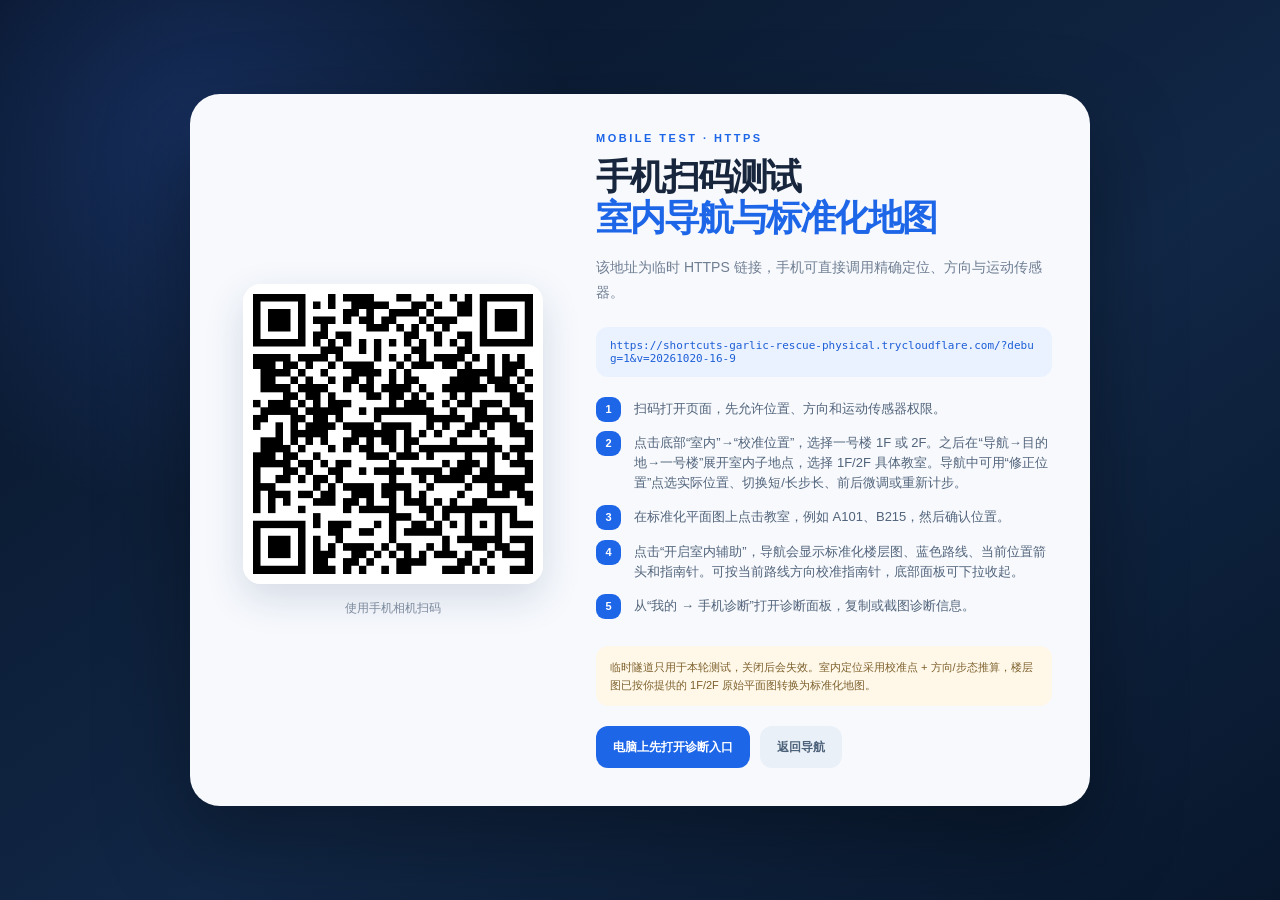
==== web-app/mobile-test.html @ ebada923 "Extract browsable source tree from delivery package" ====
<!doctype html>
<html lang="zh-CN">
<head>
  <meta charset="utf-8">
  <meta name="viewport" content="width=device-width, initial-scale=1">
  <title>手机测试入口 · 东大浑南校园导航</title>
  <style>
    *{box-sizing:border-box} body{margin:0;min-height:100vh;padding:42px 24px;font-family:"PingFang SC","Microsoft YaHei",Arial,sans-serif;color:#17263c;background:radial-gradient(circle at 15% 15%,rgba(68,125,255,.22),transparent 28%),linear-gradient(145deg,#071326,#112746 58%,#08172c);display:flex;align-items:center;justify-content:center}.card{width:min(900px,100%);padding:38px;border-radius:30px;background:#f7f9fd;box-shadow:0 35px 90px rgba(0,0,0,.35);display:grid;grid-template-columns:330px 1fr;gap:38px;align-items:center}.qr-wrap{text-align:center}.qr{width:100%;max-width:300px;display:block;margin:auto;border-radius:18px;background:#fff;box-shadow:0 14px 38px rgba(31,60,103,.16)}.qr-wrap p{margin:16px 0 0;color:#7b899c;font-size:12px}.eyebrow{margin:0 0 12px;color:#1e66e8;font-size:11px;font-weight:800;letter-spacing:2.5px}.content h1{margin:0;font-size:36px;line-height:1.15;letter-spacing:-2px}.content h1 span{color:#1e66e8}.lead{margin:16px 0 22px;color:#6f7e92;font-size:14px;line-height:1.8}.url{padding:12px 14px;border-radius:12px;background:#eaf1ff;color:#1d5fd6;font-size:11px;word-break:break-all;text-decoration:none;display:block;font-family:Consolas,monospace}.steps{margin:22px 0 0;padding:0;list-style:none;counter-reset:step}.steps li{counter-increment:step;position:relative;padding:0 0 14px 38px;color:#52647b;font-size:13px;line-height:1.55}.steps li:before{content:counter(step);position:absolute;left:0;top:-2px;width:25px;height:25px;border-radius:9px;background:#1e66e8;color:#fff;font-size:11px;font-weight:800;display:grid;place-items:center}.warn{margin-top:16px;padding:12px 14px;border-radius:12px;background:#fff8e9;color:#7d602c;font-size:11px;line-height:1.65}.actions{display:flex;gap:10px;margin-top:20px}.actions a{height:42px;padding:0 17px;border-radius:12px;display:flex;align-items:center;text-decoration:none;font-size:12px;font-weight:700}.primary{background:#1e66e8;color:#fff}.secondary{background:#eaf0f8;color:#4c617a}@media(max-width:720px){body{padding:16px}.card{grid-template-columns:1fr;padding:24px;gap:24px}.content h1{font-size:30px}.qr{max-width:260px}}
  </style>
</head>
<body>
  <main class="card">
    <div class="qr-wrap">
      <img class="qr" src="./assets/mobile-test-qr.png" alt="手机测试二维码">
      <p>使用手机相机扫码</p>
    </div>
    <section class="content">
      <p class="eyebrow">MOBILE TEST · HTTPS</p>
      <h1>手机扫码测试<br><span>室内导航与标准化地图</span></h1>
      <p class="lead">该地址为临时 HTTPS 链接，手机可直接调用精确定位、方向与运动传感器。</p>
      <a class="url" href="https://shortcuts-garlic-rescue-physical.trycloudflare.com/?debug=1&v=20261020-16-9" target="_blank" rel="noopener">https://shortcuts-garlic-rescue-physical.trycloudflare.com/?debug=1&v=20261020-16-9</a>
      <ol class="steps">
        <li>扫码打开页面，先允许位置、方向和运动传感器权限。</li>
        <li>点击底部“室内”→“校准位置”，选择一号楼 1F 或 2F。之后在“导航→目的地→一号楼”展开室内子地点，选择 1F/2F 具体教室。导航中可用“修正位置”点选实际位置、切换短/长步长、前后微调或重新计步。</li>
        <li>在标准化平面图上点击教室，例如 A101、B215，然后确认位置。</li>
        <li>点击“开启室内辅助”，导航会显示标准化楼层图、蓝色路线、当前位置箭头和指南针。可按当前路线方向校准指南针，底部面板可下拉收起。</li>
        <li>从“我的 → 手机诊断”打开诊断面板，复制或截图诊断信息。</li>
      </ol>
      <div class="warn">临时隧道只用于本轮测试，关闭后会失效。室内定位采用校准点 + 方向/步态推算，楼层图已按你提供的 1F/2F 原始平面图转换为标准化地图。</div>
      <div class="actions"><a class="primary" href="https://shortcuts-garlic-rescue-physical.trycloudflare.com/?debug=1&v=20261020-16-9" target="_blank">电脑上先打开诊断入口</a><a class="secondary" href="./">返回导航</a></div>
    </section>
  </main>
</body>
</html>
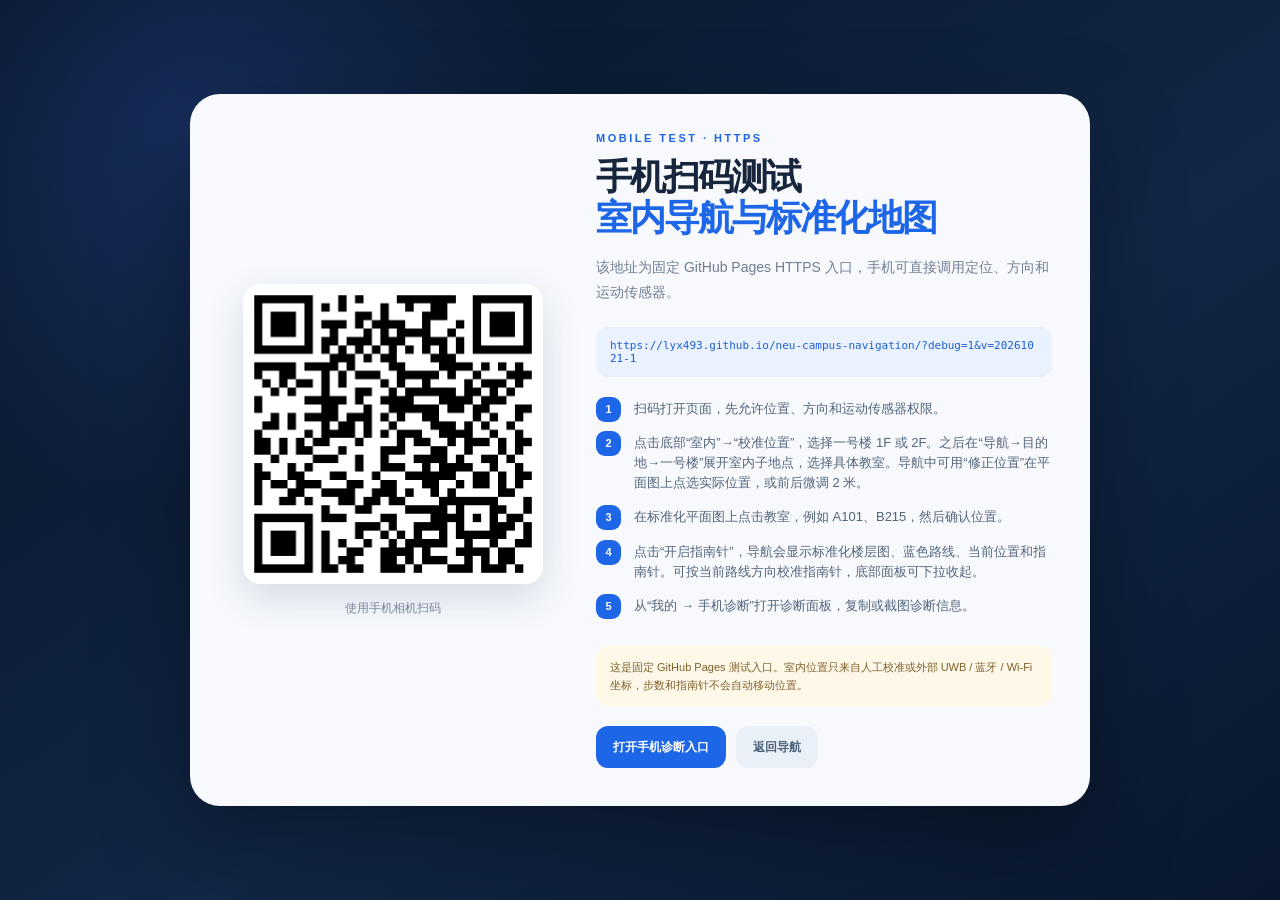
==== commit 777fd47b: "docs: update mobile test instructions for Pages" ====
--- a/web-app/mobile-test.html
+++ b/web-app/mobile-test.html
@@ -17,18 +17,18 @@
     <section class="content">
       <p class="eyebrow">MOBILE TEST · HTTPS</p>
       <h1>手机扫码测试<br><span>室内导航与标准化地图</span></h1>
-      <p class="lead">该地址为临时 HTTPS 链接，手机可直接调用精确定位、方向与运动传感器。</p>
-      <a class="url" href="https://shortcuts-garlic-rescue-physical.trycloudflare.com/?debug=1&v=20261020-16-9" target="_blank" rel="noopener">https://shortcuts-garlic-rescue-physical.trycloudflare.com/?debug=1&v=20261020-16-9</a>
+      <p class="lead">该地址为固定 GitHub Pages HTTPS 入口，手机可直接调用定位、方向和运动传感器。</p>
+      <a class="url" href="https://lyx493.github.io/neu-campus-navigation/?debug=1&v=20261021-1" target="_blank" rel="noopener">https://lyx493.github.io/neu-campus-navigation/?debug=1&v=20261021-1</a>
       <ol class="steps">
         <li>扫码打开页面，先允许位置、方向和运动传感器权限。</li>
-        <li>点击底部“室内”→“校准位置”，选择一号楼 1F 或 2F。之后在“导航→目的地→一号楼”展开室内子地点，选择 1F/2F 具体教室。导航中可用“修正位置”点选实际位置、切换短/长步长、前后微调或重新计步。</li>
+        <li>点击底部“室内”→“校准位置”，选择一号楼 1F 或 2F。之后在“导航→目的地→一号楼”展开室内子地点，选择具体教室。导航中可用“修正位置”在平面图上点选实际位置，或前后微调 2 米。</li>
         <li>在标准化平面图上点击教室，例如 A101、B215，然后确认位置。</li>
-        <li>点击“开启室内辅助”，导航会显示标准化楼层图、蓝色路线、当前位置箭头和指南针。可按当前路线方向校准指南针，底部面板可下拉收起。</li>
+        <li>点击“开启指南针”，导航会显示标准化楼层图、蓝色路线、当前位置和指南针。可按当前路线方向校准指南针，底部面板可下拉收起。</li>
         <li>从“我的 → 手机诊断”打开诊断面板，复制或截图诊断信息。</li>
       </ol>
-      <div class="warn">临时隧道只用于本轮测试，关闭后会失效。室内定位采用校准点 + 方向/步态推算，楼层图已按你提供的 1F/2F 原始平面图转换为标准化地图。</div>
-      <div class="actions"><a class="primary" href="https://shortcuts-garlic-rescue-physical.trycloudflare.com/?debug=1&v=20261020-16-9" target="_blank">电脑上先打开诊断入口</a><a class="secondary" href="./">返回导航</a></div>
+      <div class="warn">这是固定 GitHub Pages 测试入口。室内位置只来自人工校准或外部 UWB / 蓝牙 / Wi-Fi 坐标，步数和指南针不会自动移动位置。</div>
+      <div class="actions"><a class="primary" href="https://lyx493.github.io/neu-campus-navigation/?debug=1&v=20261021-1" target="_blank">打开手机诊断入口</a><a class="secondary" href="./">返回导航</a></div>
     </section>
   </main>
 </body>
-</html>+</html>
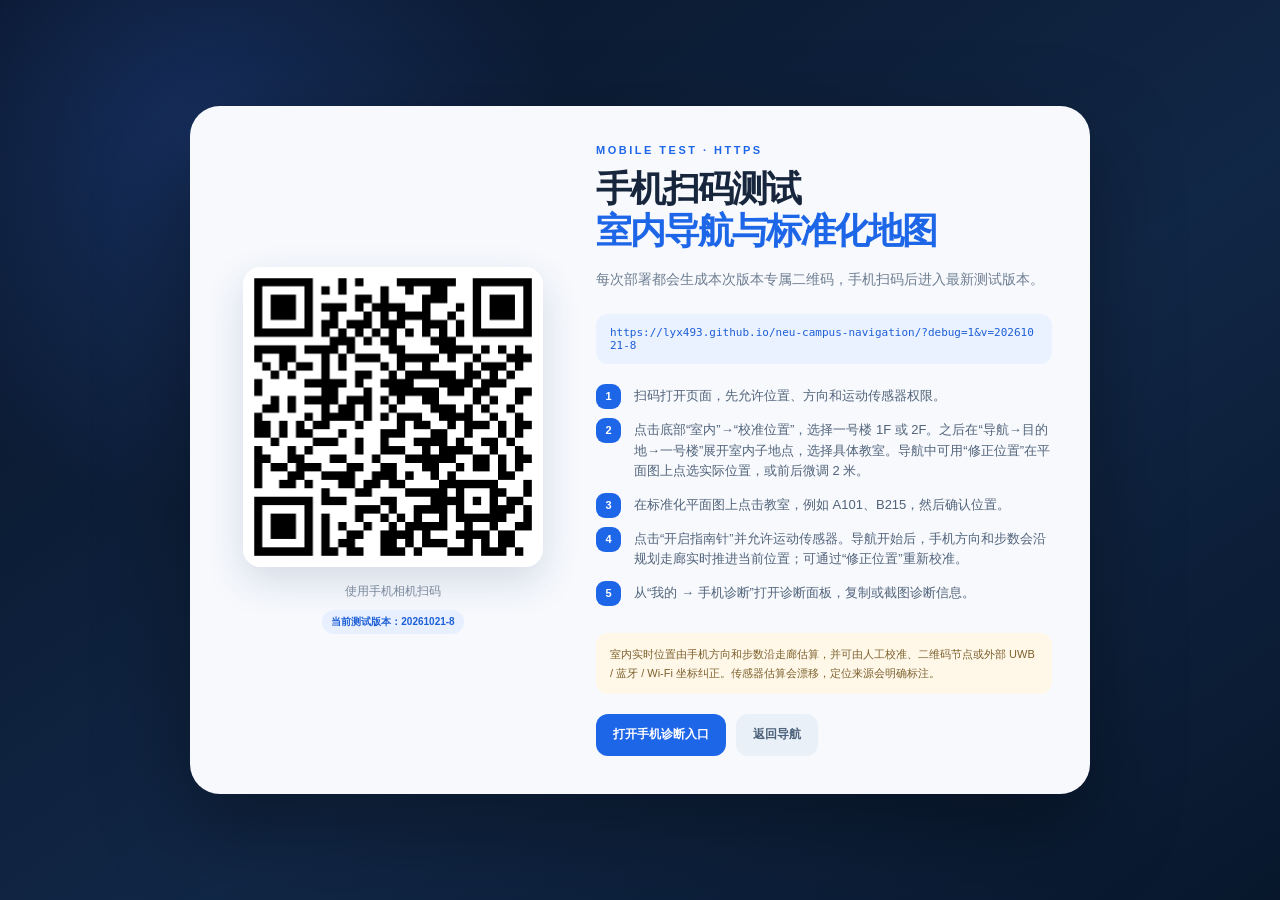
==== commit e10062d7: "feat: show automatically generated QR for each build" ====
--- a/web-app/mobile-test.html
+++ b/web-app/mobile-test.html
@@ -5,30 +5,52 @@
   <meta name="viewport" content="width=device-width, initial-scale=1">
   <title>手机测试入口 · 东大浑南校园导航</title>
   <style>
-    *{box-sizing:border-box} body{margin:0;min-height:100vh;padding:42px 24px;font-family:"PingFang SC","Microsoft YaHei",Arial,sans-serif;color:#17263c;background:radial-gradient(circle at 15% 15%,rgba(68,125,255,.22),transparent 28%),linear-gradient(145deg,#071326,#112746 58%,#08172c);display:flex;align-items:center;justify-content:center}.card{width:min(900px,100%);padding:38px;border-radius:30px;background:#f7f9fd;box-shadow:0 35px 90px rgba(0,0,0,.35);display:grid;grid-template-columns:330px 1fr;gap:38px;align-items:center}.qr-wrap{text-align:center}.qr{width:100%;max-width:300px;display:block;margin:auto;border-radius:18px;background:#fff;box-shadow:0 14px 38px rgba(31,60,103,.16)}.qr-wrap p{margin:16px 0 0;color:#7b899c;font-size:12px}.eyebrow{margin:0 0 12px;color:#1e66e8;font-size:11px;font-weight:800;letter-spacing:2.5px}.content h1{margin:0;font-size:36px;line-height:1.15;letter-spacing:-2px}.content h1 span{color:#1e66e8}.lead{margin:16px 0 22px;color:#6f7e92;font-size:14px;line-height:1.8}.url{padding:12px 14px;border-radius:12px;background:#eaf1ff;color:#1d5fd6;font-size:11px;word-break:break-all;text-decoration:none;display:block;font-family:Consolas,monospace}.steps{margin:22px 0 0;padding:0;list-style:none;counter-reset:step}.steps li{counter-increment:step;position:relative;padding:0 0 14px 38px;color:#52647b;font-size:13px;line-height:1.55}.steps li:before{content:counter(step);position:absolute;left:0;top:-2px;width:25px;height:25px;border-radius:9px;background:#1e66e8;color:#fff;font-size:11px;font-weight:800;display:grid;place-items:center}.warn{margin-top:16px;padding:12px 14px;border-radius:12px;background:#fff8e9;color:#7d602c;font-size:11px;line-height:1.65}.actions{display:flex;gap:10px;margin-top:20px}.actions a{height:42px;padding:0 17px;border-radius:12px;display:flex;align-items:center;text-decoration:none;font-size:12px;font-weight:700}.primary{background:#1e66e8;color:#fff}.secondary{background:#eaf0f8;color:#4c617a}@media(max-width:720px){body{padding:16px}.card{grid-template-columns:1fr;padding:24px;gap:24px}.content h1{font-size:30px}.qr{max-width:260px}}
+    *{box-sizing:border-box} body{margin:0;min-height:100vh;padding:42px 24px;font-family:"PingFang SC","Microsoft YaHei",Arial,sans-serif;color:#17263c;background:radial-gradient(circle at 15% 15%,rgba(68,125,255,.22),transparent 28%),linear-gradient(145deg,#071326,#112746 58%,#08172c);display:flex;align-items:center;justify-content:center}.card{width:min(900px,100%);padding:38px;border-radius:30px;background:#f7f9fd;box-shadow:0 35px 90px rgba(0,0,0,.35);display:grid;grid-template-columns:330px 1fr;gap:38px;align-items:center}.qr-wrap{text-align:center}.qr{width:100%;max-width:300px;display:block;margin:auto;border-radius:18px;background:#fff;box-shadow:0 14px 38px rgba(31,60,103,.16)}.qr-wrap p{margin:16px 0 0;color:#7b899c;font-size:12px}.build-badge{display:inline-flex;margin-top:10px;padding:5px 9px;border-radius:999px;background:#e8f0ff;color:#1d5fd6;font-size:10px;font-weight:700}.eyebrow{margin:0 0 12px;color:#1e66e8;font-size:11px;font-weight:800;letter-spacing:2.5px}.content h1{margin:0;font-size:36px;line-height:1.15;letter-spacing:-2px}.content h1 span{color:#1e66e8}.lead{margin:16px 0 22px;color:#6f7e92;font-size:14px;line-height:1.8}.url{padding:12px 14px;border-radius:12px;background:#eaf1ff;color:#1d5fd6;font-size:11px;word-break:break-all;text-decoration:none;display:block;font-family:Consolas,monospace}.steps{margin:22px 0 0;padding:0;list-style:none;counter-reset:step}.steps li{counter-increment:step;position:relative;padding:0 0 14px 38px;color:#52647b;font-size:13px;line-height:1.55}.steps li:before{content:counter(step);position:absolute;left:0;top:-2px;width:25px;height:25px;border-radius:9px;background:#1e66e8;color:#fff;font-size:11px;font-weight:800;display:grid;place-items:center}.warn{margin-top:16px;padding:12px 14px;border-radius:12px;background:#fff8e9;color:#7d602c;font-size:11px;line-height:1.65}.actions{display:flex;gap:10px;margin-top:20px}.actions a{height:42px;padding:0 17px;border-radius:12px;display:flex;align-items:center;text-decoration:none;font-size:12px;font-weight:700}.primary{background:#1e66e8;color:#fff}.secondary{background:#eaf0f8;color:#4c617a}@media(max-width:720px){body{padding:16px}.card{grid-template-columns:1fr;padding:24px;gap:24px}.content h1{font-size:30px}.qr{max-width:260px}}
   </style>
 </head>
 <body>
   <main class="card">
     <div class="qr-wrap">
       <img class="qr" src="./assets/mobile-test-qr.png" alt="手机测试二维码">
-      <p>使用手机相机扫码</p>
+      <p>使用手机相机扫码</p>
+      <span class="build-badge" id="buildBadge">正在读取最新版本…</span>
     </div>
     <section class="content">
       <p class="eyebrow">MOBILE TEST · HTTPS</p>
       <h1>手机扫码测试<br><span>室内导航与标准化地图</span></h1>
-      <p class="lead">该地址为固定 GitHub Pages HTTPS 入口，手机可直接调用定位、方向和运动传感器。</p>
-      <a class="url" href="https://lyx493.github.io/neu-campus-navigation/?debug=1&v=20261021-1" target="_blank" rel="noopener">https://lyx493.github.io/neu-campus-navigation/?debug=1&v=20261021-1</a>
+      <p class="lead">每次部署都会生成本次版本专属二维码，手机扫码后进入最新测试版本。</p>
+      <a class="url" href="https://lyx493.github.io/neu-campus-navigation/?debug=1&v=20261021-8" target="_blank" rel="noopener">https://lyx493.github.io/neu-campus-navigation/?debug=1&v=20261021-8</a>
       <ol class="steps">
         <li>扫码打开页面，先允许位置、方向和运动传感器权限。</li>
         <li>点击底部“室内”→“校准位置”，选择一号楼 1F 或 2F。之后在“导航→目的地→一号楼”展开室内子地点，选择具体教室。导航中可用“修正位置”在平面图上点选实际位置，或前后微调 2 米。</li>
         <li>在标准化平面图上点击教室，例如 A101、B215，然后确认位置。</li>
-        <li>点击“开启指南针”，导航会显示标准化楼层图、蓝色路线、当前位置和指南针。可按当前路线方向校准指南针，底部面板可下拉收起。</li>
+        <li>点击“开启指南针”并允许运动传感器。导航开始后，手机方向和步数会沿规划走廊实时推进当前位置；可通过“修正位置”重新校准。</li>
         <li>从“我的 → 手机诊断”打开诊断面板，复制或截图诊断信息。</li>
       </ol>
-      <div class="warn">这是固定 GitHub Pages 测试入口。室内位置只来自人工校准或外部 UWB / 蓝牙 / Wi-Fi 坐标，步数和指南针不会自动移动位置。</div>
-      <div class="actions"><a class="primary" href="https://lyx493.github.io/neu-campus-navigation/?debug=1&v=20261021-1" target="_blank">打开手机诊断入口</a><a class="secondary" href="./">返回导航</a></div>
+      <div class="warn">室内实时位置由手机方向和步数沿走廊估算，并可由人工校准、二维码节点或外部 UWB / 蓝牙 / Wi-Fi 坐标纠正。传感器估算会漂移，定位来源会明确标注。</div>
+      <div class="actions"><a class="primary" href="https://lyx493.github.io/neu-campus-navigation/?debug=1&v=20261021-8" target="_blank">打开手机诊断入口</a><a class="secondary" href="./">返回导航</a></div>
     </section>
   </main>
+
+<script>
+(async () => {
+  const fallbackBuild = '20261021-8';
+  let info = null;
+  try {
+    const response = await fetch('./build-info.json?ts=' + Date.now(), { cache: 'no-store' });
+    if (response.ok) info = await response.json();
+  } catch (error) {}
+  const build = info && info.build ? info.build : fallbackBuild;
+  const testUrl = info && info.testUrl ? info.testUrl : 'https://lyx493.github.io/neu-campus-navigation/?debug=1&v=' + build;
+  document.querySelectorAll('a.url, a.primary').forEach(link => {
+    link.href = testUrl;
+    if (link.classList.contains('url')) link.textContent = testUrl;
+  });
+  const qr = document.querySelector('.qr');
+  qr.src = info && info.qr ? info.qr : './assets/mobile-test-qr.png?v=' + build;
+  document.getElementById('buildBadge').textContent = '当前测试版本：' + build;
+})();
+</script>
+
 </body>
-</html>
+</html>
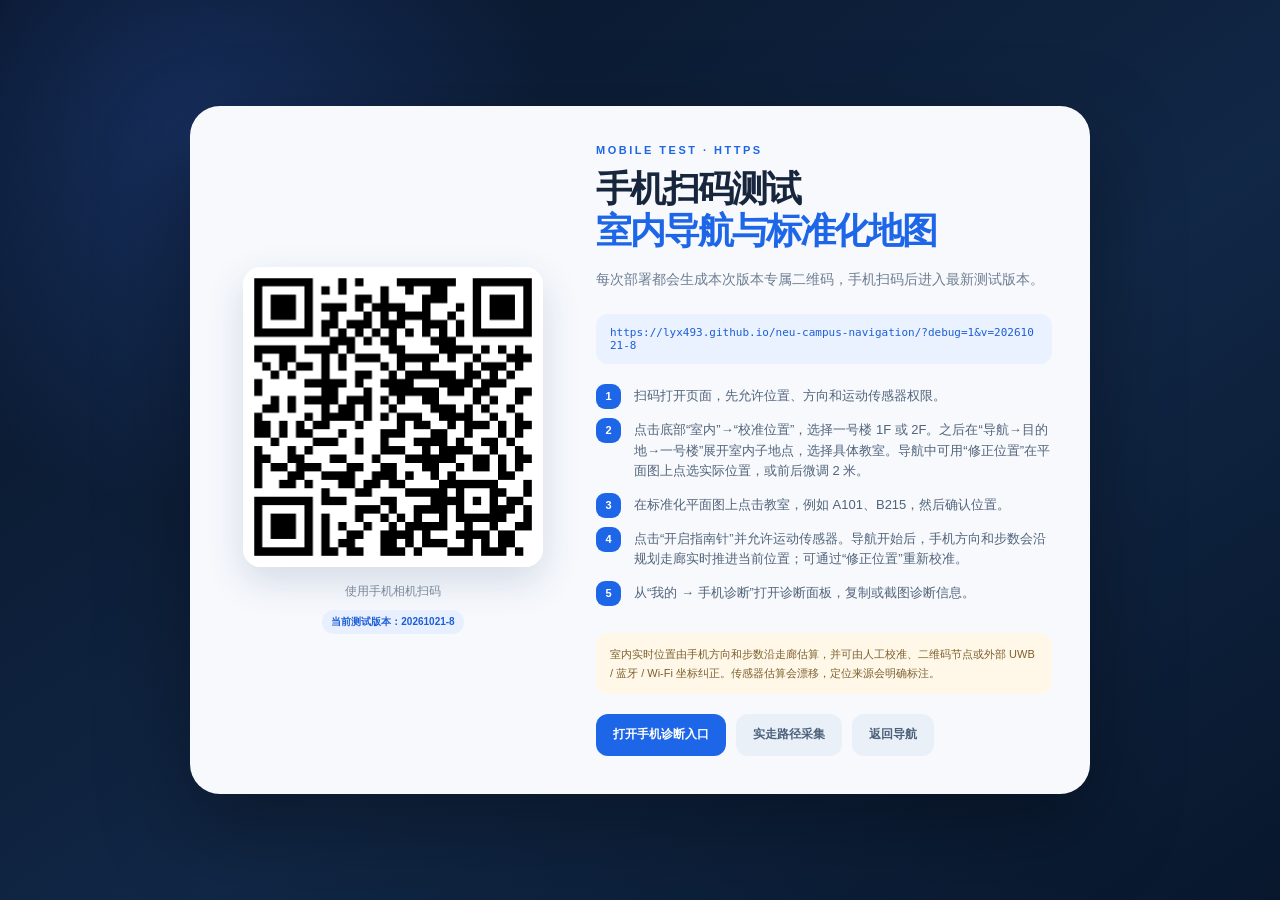
==== commit 9411d944: "feat: add on-site walking path recorder" ====
--- a/web-app/mobile-test.html
+++ b/web-app/mobile-test.html
@@ -28,7 +28,7 @@
         <li>从“我的 → 手机诊断”打开诊断面板，复制或截图诊断信息。</li>
       </ol>
       <div class="warn">室内实时位置由手机方向和步数沿走廊估算，并可由人工校准、二维码节点或外部 UWB / 蓝牙 / Wi-Fi 坐标纠正。传感器估算会漂移，定位来源会明确标注。</div>
-      <div class="actions"><a class="primary" href="https://lyx493.github.io/neu-campus-navigation/?debug=1&v=20261021-8" target="_blank">打开手机诊断入口</a><a class="secondary" href="./">返回导航</a></div>
+      <div class="actions"><a class="primary" href="https://lyx493.github.io/neu-campus-navigation/?debug=1&v=20261021-8" target="_blank">打开手机诊断入口</a><a class="secondary" href="./path-recorder.html">实走路径采集</a><a class="secondary" href="./">返回导航</a></div>
     </section>
   </main>
 
